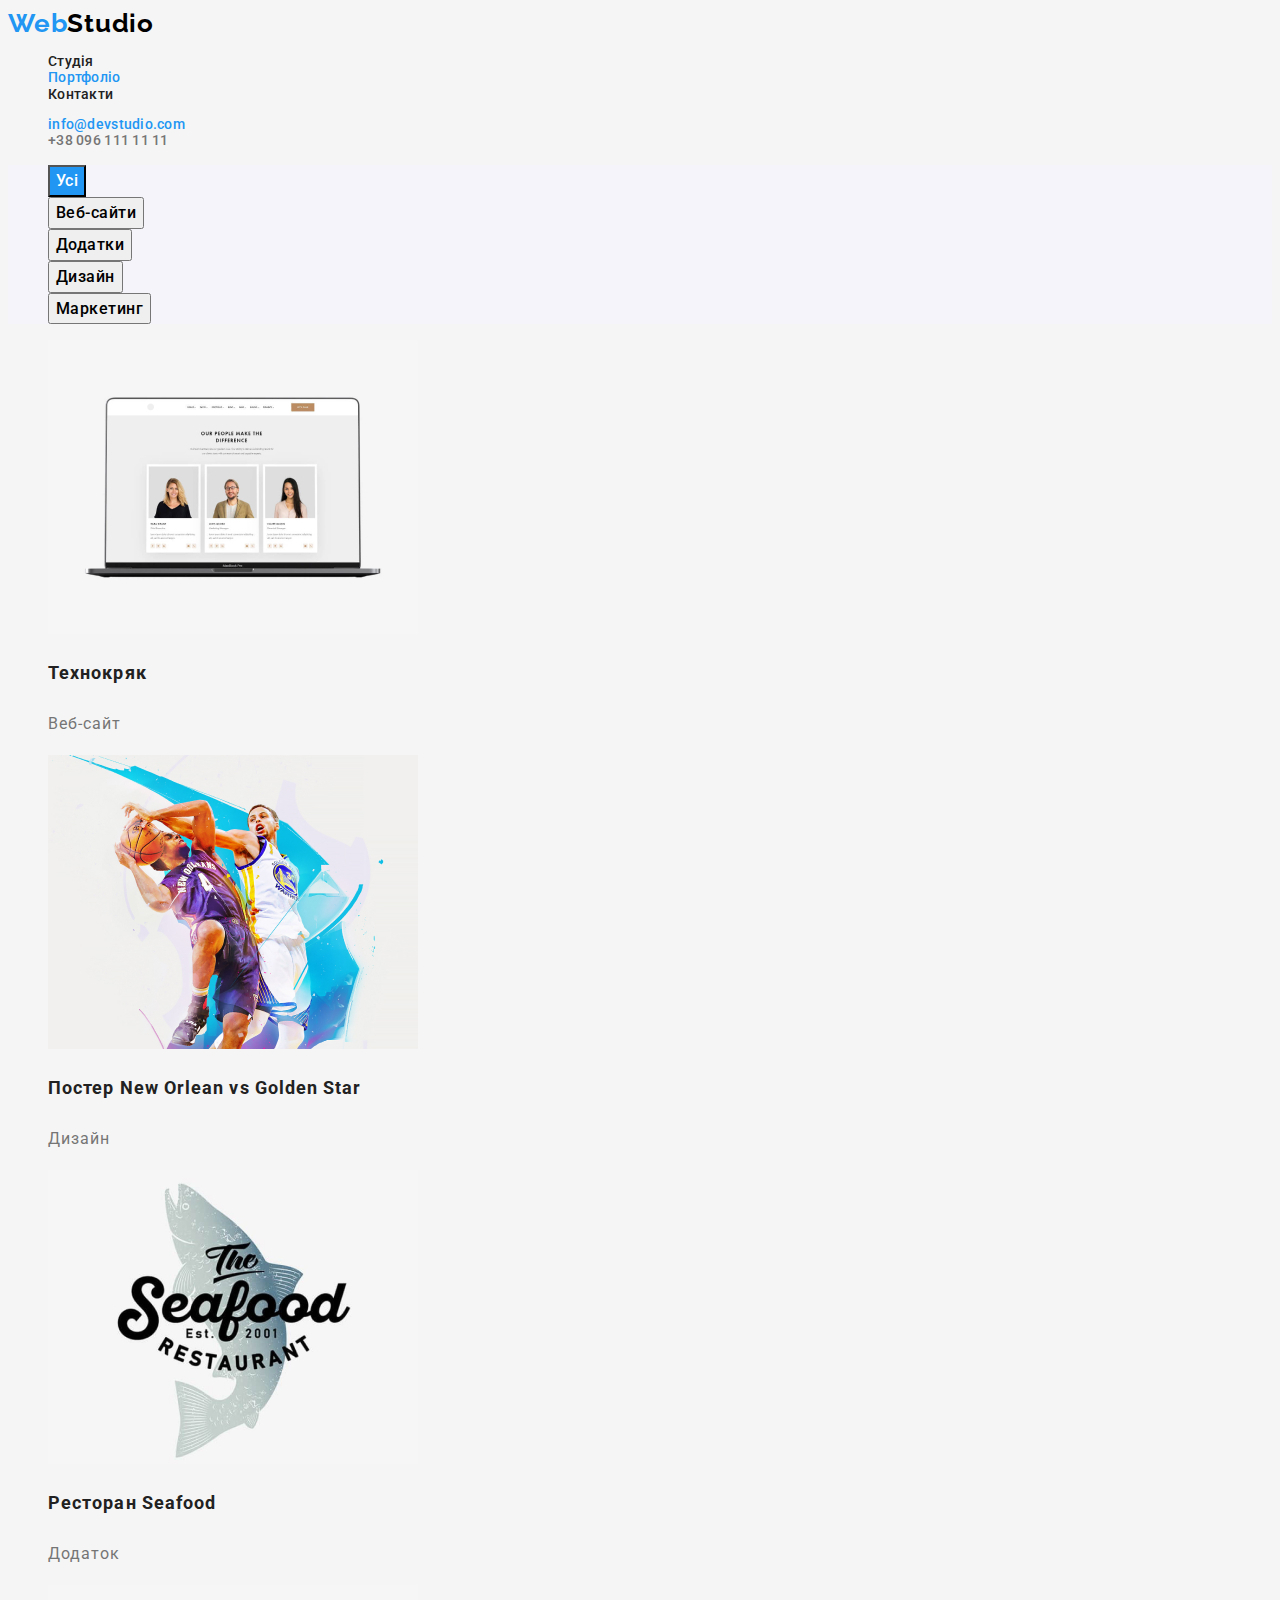
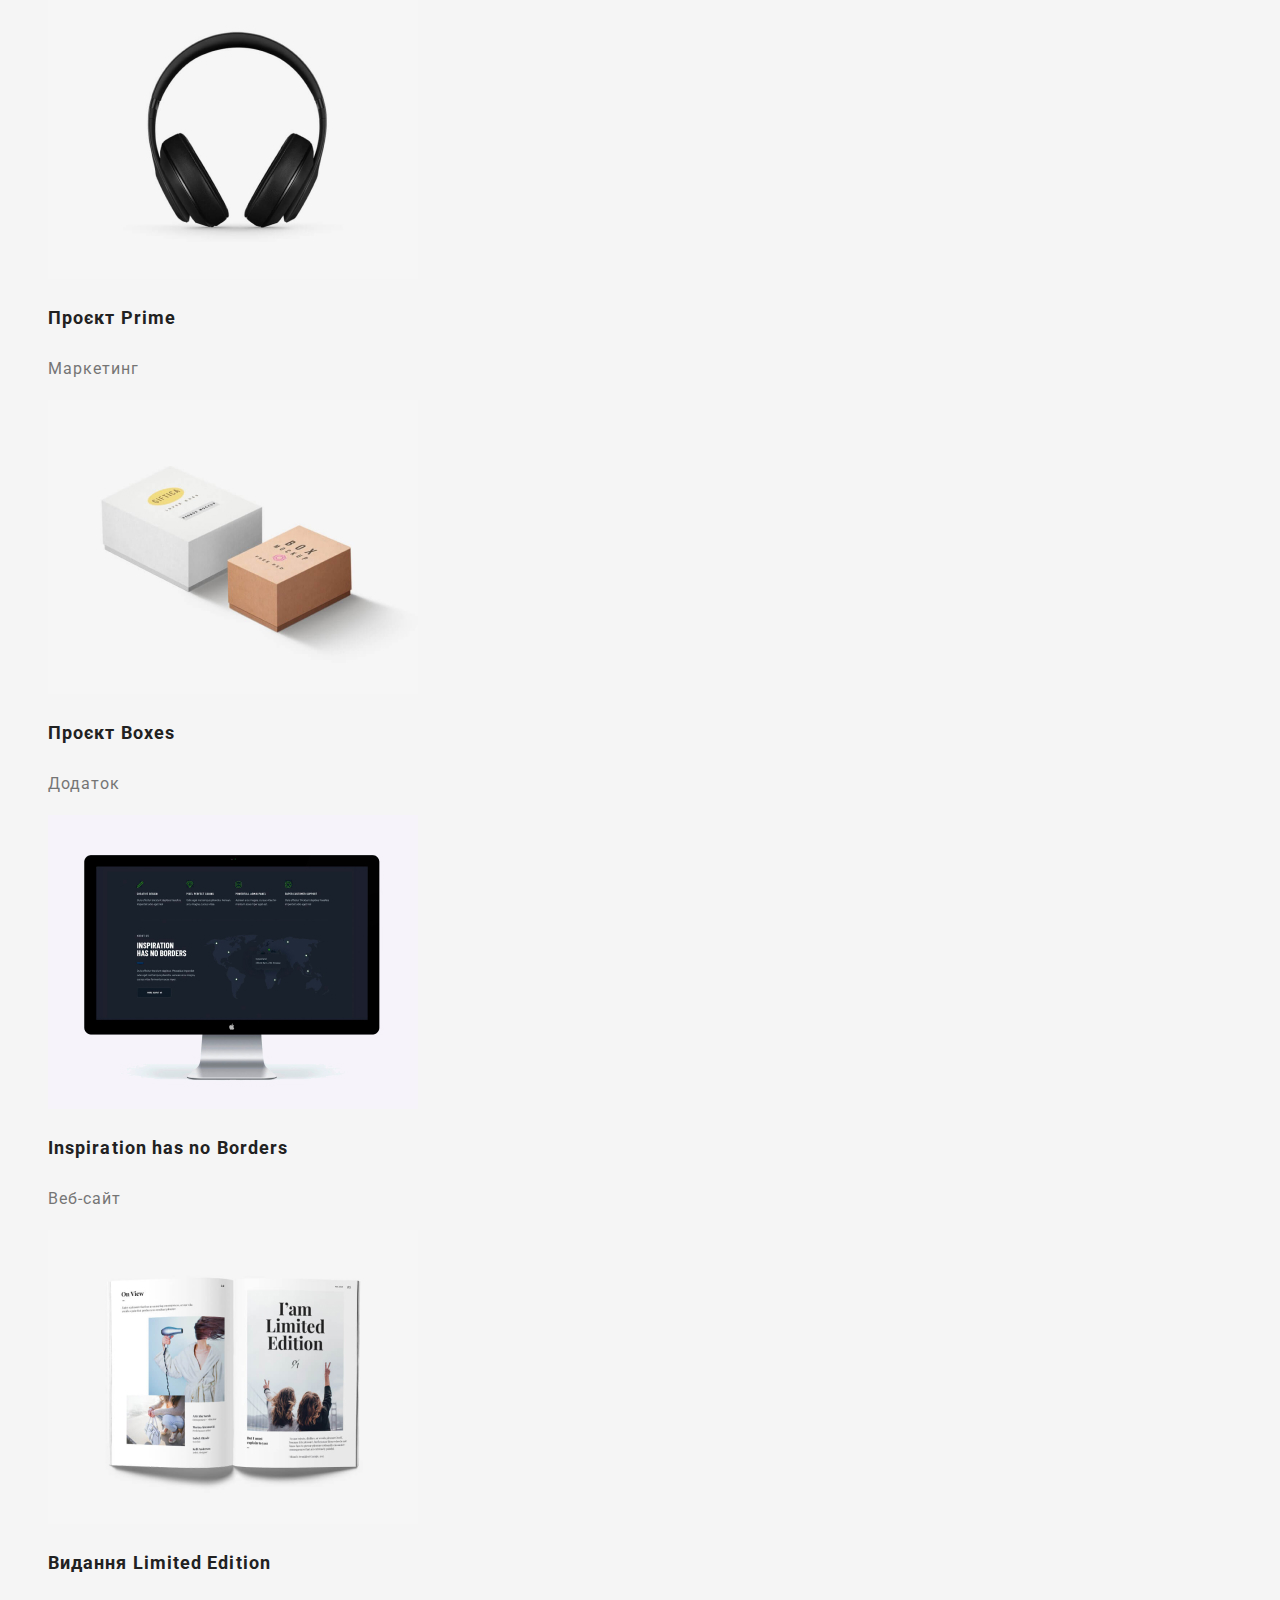
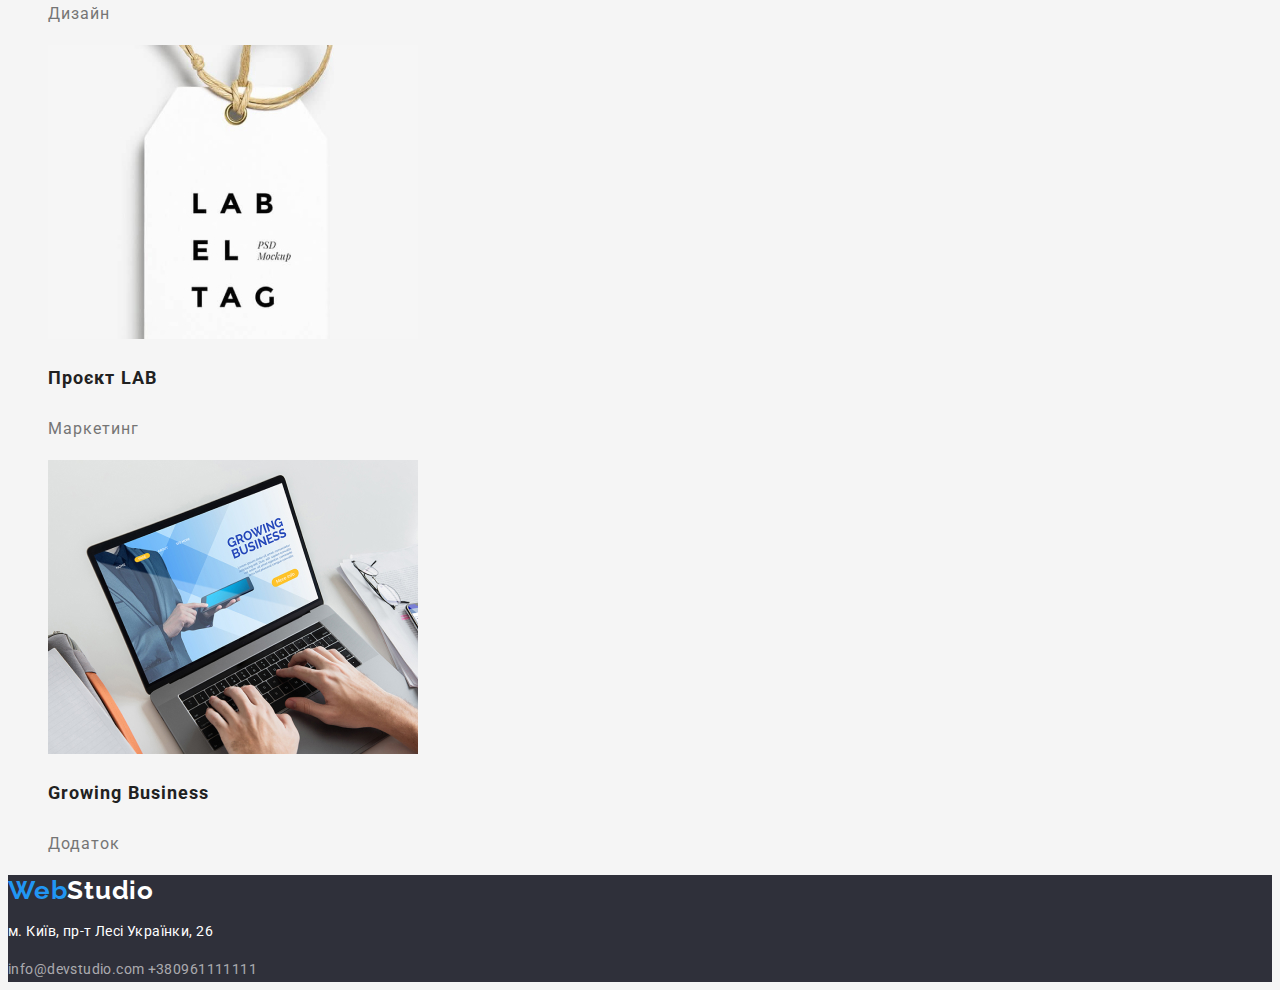
==== portfolio.html @ 830aceb5 "скопировано2 репр." ====
<!DOCTYPE html>
<html lang="uk">
  <head>
    <meta charset="UTF-8" />
    <meta name="viewport" content="width=device-width" />
    <title>Document</title>
    <link
      href="https://fonts.googleapis.com/css2?family=Raleway:wght@700&family=Roboto:wght@400;500;700;900&display=swap"
      rel="stylesheet"
    />
    <link rel="stylesheet" href="./css/styles.css" />
  </head>
  <body class="page">
    <header>
      <nav>
        <a href="/" class="logo"
          ><span class="logo-part">Web</span
          ><span class="logo-text">Studio</span></a
        >
        <ul class="site-nav list">
          <li><a href="./index.html" class="link site-nav-item">Студія</a></li>
          <li><a href="./portfolio.html" class="link current">Портфоліо</a></li>
          <li><a href="" class="link site-nav-item">Контакти</a></li>
        </ul>
      </nav>
      <ul class="auth-nav list">
        <li>
          <a href="mailto:info@devstudio.com" class="link-mail"
            >info@devstudio.com</a
          >
        </li>
        <li>
          <a href="tel:+380961111111" class="link-tel">+38 096 111 11 11</a>
        </li>
      </ul>
    </header>
    <main>
      <section>
        <h2 hidden></h2>
        <ul class="tabs list">
          <li>
            <button type="button" class="all current">Усі</button>
          </li>
          <li><button type="button" class="button-item">Веб-сайти</button></li>
          <li><button type="button" class="button-item">Додатки</button></li>
          <li><button type="button" class="button-item">Дизайн</button></li>
          <li><button type="button" class="button-item">Маркетинг</button></li>
        </ul>
        <ul class="products list">
          <li>
            <a href="" class="link">
              <img
                src="./images/technokriak.jpg"
                alt="веб-сторінка"
                width="370"
              />
              <h3 class="products-title">Технокряк</h3>
              <p class="products-text">Веб-сайт</p>
            </a>
          </li>
          <li>
            <a href="" class="link">
              <img src="./images/poster.jpg" alt="постер" width="370" />
              <h3 class="products-title">Постер New Orlean vs Golden Star</h3>
              <p class="products-text">Дизайн</p>
            </a>
          </li>
          <li>
            <a href="" class="link">
              <img
                src="./images/restaurant-seafood.jpg"
                alt="логотип-ресторану"
                width="370"
              />
              <h3 class="products-title">Ресторан Seafood</h3>
              <p class="products-text">Додаток</p>
            </a>
          </li>
          <li>
            <a href="" class="link">
              <img
                src="./images/project-prime.jpg"
                alt="навушники"
                width="370"
              />
              <h3 class="products-title">Проєкт Prime</h3>
              <p class="products-text">Маркетинг</p>
            </a>
          </li>
          <li>
            <a href="" class="link">
              <img src="./images/project-boxes.jpg" alt="коробки" width="370" />
              <h3 class="products-title">Проєкт Boxes</h3>
              <p class="products-text">Додаток</p>
            </a>
          </li>
          <li>
            <a href="" class="link">
              <img src="./images/inspiration.jpg" alt="монітор" width="370" />
              <h3 class="products-title">Inspiration has no Borders</h3>
              <p class="products-text">Веб-сайт</p>
            </a>
          </li>
          <li>
            <a href="" class="link">
              <img
                src="./images/limited-edition.jpg"
                alt="журнал"
                width="370"
              />
              <h3 class="products-title">Видання Limited Edition</h3>
              <p class="products-text">Дизайн</p>
            </a>
          </li>
          <li>
            <a href="" class="link">
              <img
                src="./images/project-lab.jpg"
                alt="проект-лаб"
                width="370"
              />
              <h3 class="products-title">Проєкт LAB</h3>
              <p class="products-text">Маркетинг</p>
            </a>
          </li>
          <li>
            <a href="" class="link">
              <img
                src="./images/growing-business.jpg"
                alt="ноутбук"
                width="370"
              />
              <h3 class="products-title">Growing Business</h3>
              <p class="products-text">Додаток</p>
            </a>
          </li>
        </ul>
      </section>
    </main>
    <footer class="footer">
      <a href="./index.html"
        ><span class="logo-part">Web</span
        ><span class="logo-text-secondary">Studio</span></a
      >
      <address class="address-list">
        <p class="address-list-text">м. Київ, пр-т Лесі Українки, 26</p>
        <a href="mailto:info@devstudio.com" class="address-list-contact"
          >info@devstudio.com</a
        >
        <a href="tel:+380961111111" class="address-list-contact"
          >+380961111111</a
        >
      </address>
    </footer>
  </body>
</html>
---- css/styles.css ----
/* Cтили для index.html */
:root {
  --primary-text-color: #757575;
  --secondary-text-color: #000000;
  --title-text-color: #212121;
  --background-color-primary: #f5f5f5;
  --background-color-secondary: #f5f4fa;
  --accent-color-primary: #2196f3;
  --accent-color-secondary: #ffffff;
  --accent-color-third: #2f303a;
}
.page {
  background-color: var(--background-color-primary);
  color: var(--primary-text-color);

  font-family: Roboto, sans-serif, Raleway, sans-serif;
  font-size: 14px;
}
.logo {
  font-family: Raleway, sans-serif;
  font-size: 26px;
  font-weight: 700;
  line-height: 1.19;
  letter-spacing: 0.03em;
}
.logo-part {
  color: var(--accent-color-primary);

  font-family: Raleway;
  font-weight: 700;
  font-size: 26px;
  line-height: 1.2;
  letter-spacing: 0.03em;
}
.logo-text {
  color: var(--secondary-text-color);
}
.list {
  list-style: none;
}
a {
  text-decoration: none;
}
.site-nav-item {
  color: var(--title-text-color);
  font-weight: 500;
  font-size: 14px;
  line-height: 1.17;
  letter-spacing: 0.02em;
}
/* site-nav стилизация меню, нав */

.site-nav {
  font-size: 14px;
  font-weight: 500;
  line-height: 1.14;
  letter-spacing: 0.02em;
}
.site-nav .link.current {
  color: var(--accent-color-primary);
}
.site-nav .link:hover,
.site-nav .link:focus {
  color: var(--title-text-color);
}

.site-nav .link:focus,
.site-nav .link:hover {
  color: var(--title-text-color);
}
/* auth-nav стилизация контактов */
.auth-nav {
  font-size: 14px;
  font-weight: 500;
  line-height: 1.14;
  letter-spacing: 0.02em;
}
.auth-nav .link-mail {
  color: var(--accent-color-primary);
  letter-spacing: 0.02em;
}
.auth-nav .link-mail:hover,
.auth-nav .link-mail:focus {
  color: var(--primary-text-color);
}
.auth-nav .link-tel {
  color: var(--primary-text-color);
  letter-spacing: 0.02em;
}
/* main стилизация главного отдела */
.section-title {
  color: var(--title-text-color);
}
/* banner ,баннер */
.banner {
  background: var(--accent-color-third);
}
.banner-title {
  color: var(--accent-color-secondary);

  font-size: 44px;
  font-weight: 900;
  line-height: 1.4;
  text-transform: uppercase;
  text-align: center;
  letter-spacing: 0.06em;
}

.button-order {
  background: var(--accent-color-primary);
  color: var(--accent-color-secondary);
  font-family: inherit;
  font-size: 16px;
  font-weight: 700;
  line-height: 1.9;
  letter-spacing: 0.06em;
}
/* features особенности */

.features .features-title {
  color: var(--title-text-color);
  font-weight: 700;
  font-size: 14px;
  line-height: 1.2;
  letter-spacing: 0.03em;
}
.features-text {
  font-size: 14px;
  line-height: 1.7;
  letter-spacing: 0.03em;
}
/* Team */

.section-title {
  font-weight: 700;
  font-size: 36px;
  line-height: 1.17;
  letter-spacing: 0.03em;
}
.team {
  background: var(--background-color-secondary);
}
.team .team-member {
  color: var(--title-text-color);

  font-size: 16px;
  font-weight: 500;
  line-height: 1.19;
  letter-spacing: 0.03em;
}

.team-text {
  font-size: 16px;
  line-height: 1.17;
  letter-spacing: 0.03em;
}
/* Footer */
.footer {
  background-color: var(--accent-color-third);
}
.logo-text-secondary {
  color: var(--accent-color-secondary);

  font-family: Raleway;
  font-weight: 700;
  font-size: 26px;
  line-height: 1.17;
  letter-spacing: 0.03em;
}
.address-list-text {
  color: var(--accent-color-secondary);
  font-size: 14px;
  line-height: 1.71;
  font-style: normal;
  letter-spacing: 0.03em;
}
.address-list-contact {
  color: rgba(255, 255, 255, 0.6);

  font-size: 14px;
  line-height: 1.71;
  font-style: normal;
  letter-spacing: 0.03em;
}
/* Стилизация портфолио */
/* Стилизация кнопок */
.list {
  list-style: none;
}
.tabs {
  background: var(--background-color-secondary);
  color: var(--title-text-color);

  font-family: Roboto;
  font-size: 16px;
  font-weight: 500;
  line-height: 1.62;
}
.button-item {
  font-family: inherit;
  font-weight: 500;
  font-size: 16px;
  line-height: 1.62;
  letter-spacing: 0.03em;
}
.all {
  font-family: inherit;
  font-weight: 500;
  font-size: 16px;
  line-height: 1.62;
  letter-spacing: 0.03em;
}
.tabs .all.current {
  background-color: var(--accent-color-primary);
  color: var(--accent-color-secondary);
}
.
/* Стилизация списка продуктов */
.products .list {
  list-style: none;
}
.products {
  color: var(--primary-text-color);
}
.products-title {
  color: var(--title-text-color);

  font-size: 18px;
  line-height: 2;
  font-weight: 700;
  letter-spacing: 0.06em;
}
.products-text {
  color: var(--primary-text-color);

  font-size: 16px;
  line-height: 1.87;
  letter-spacing: 0.06em;
}
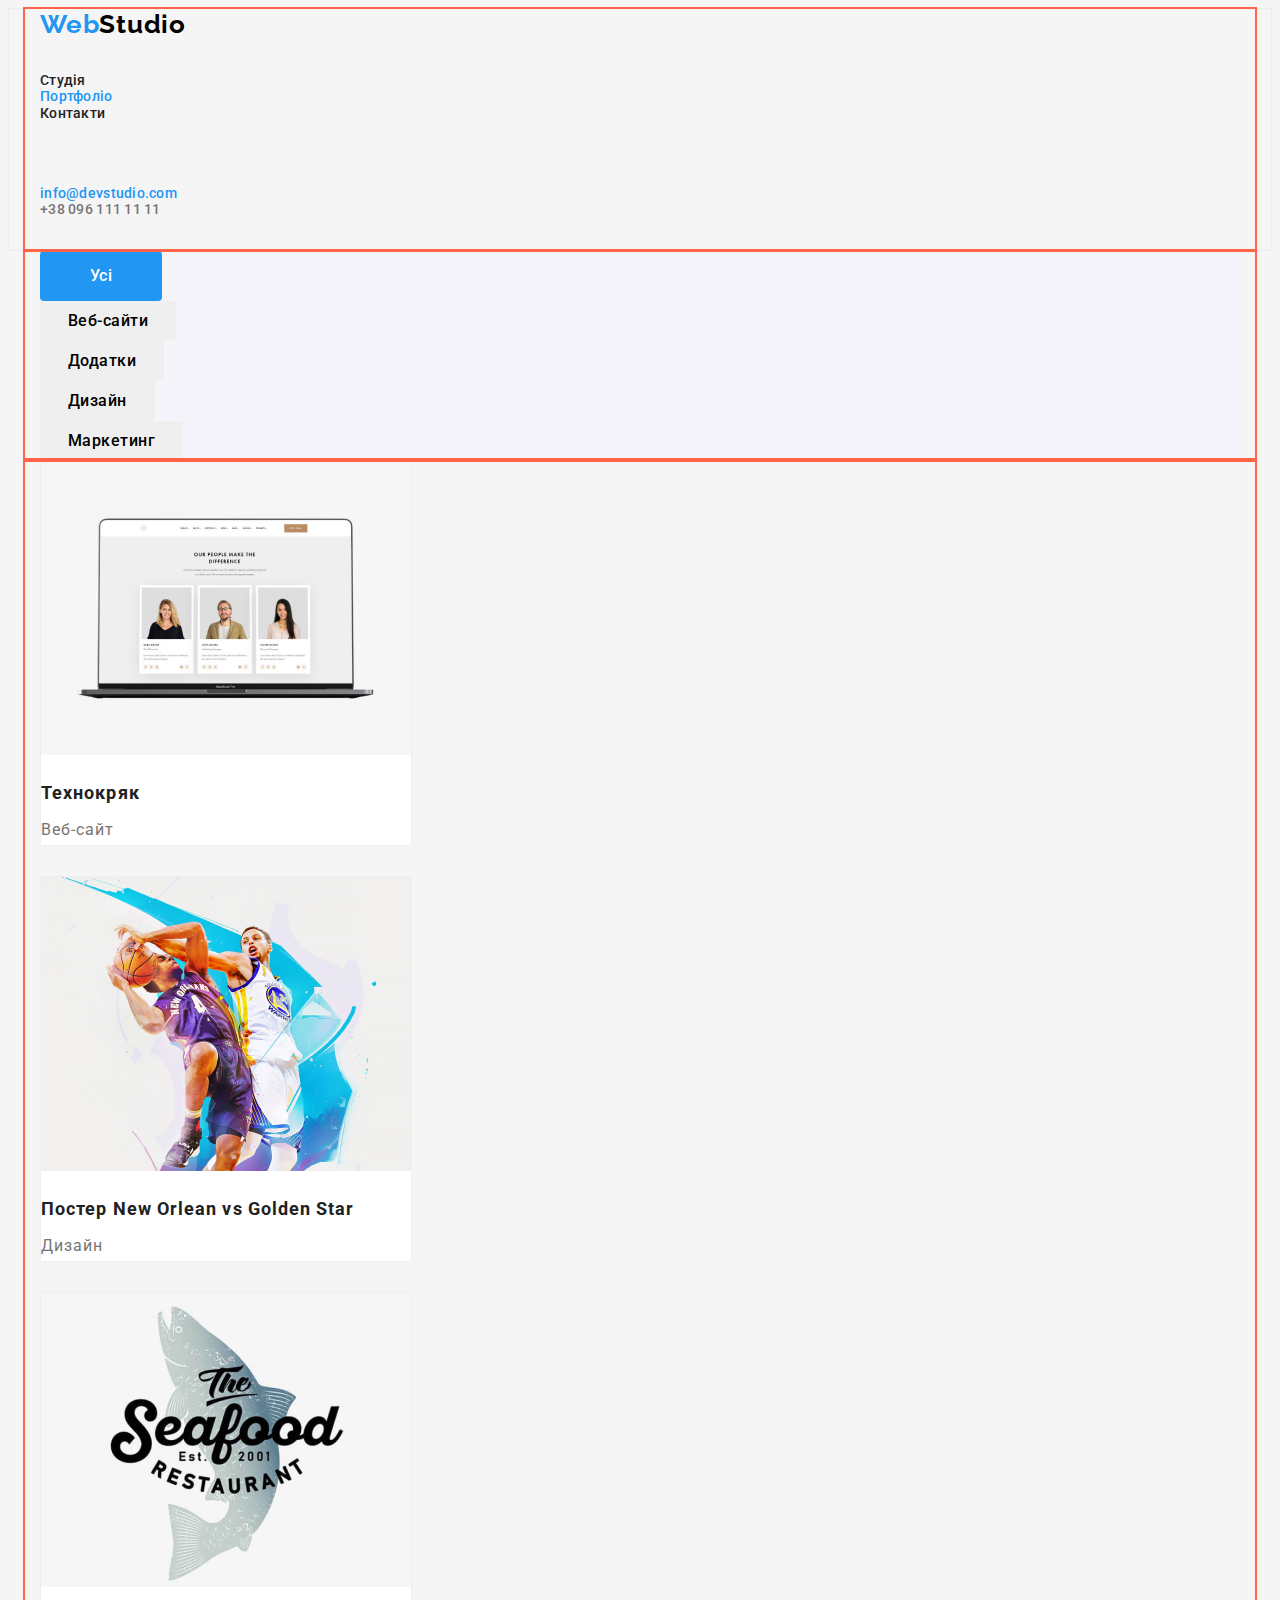
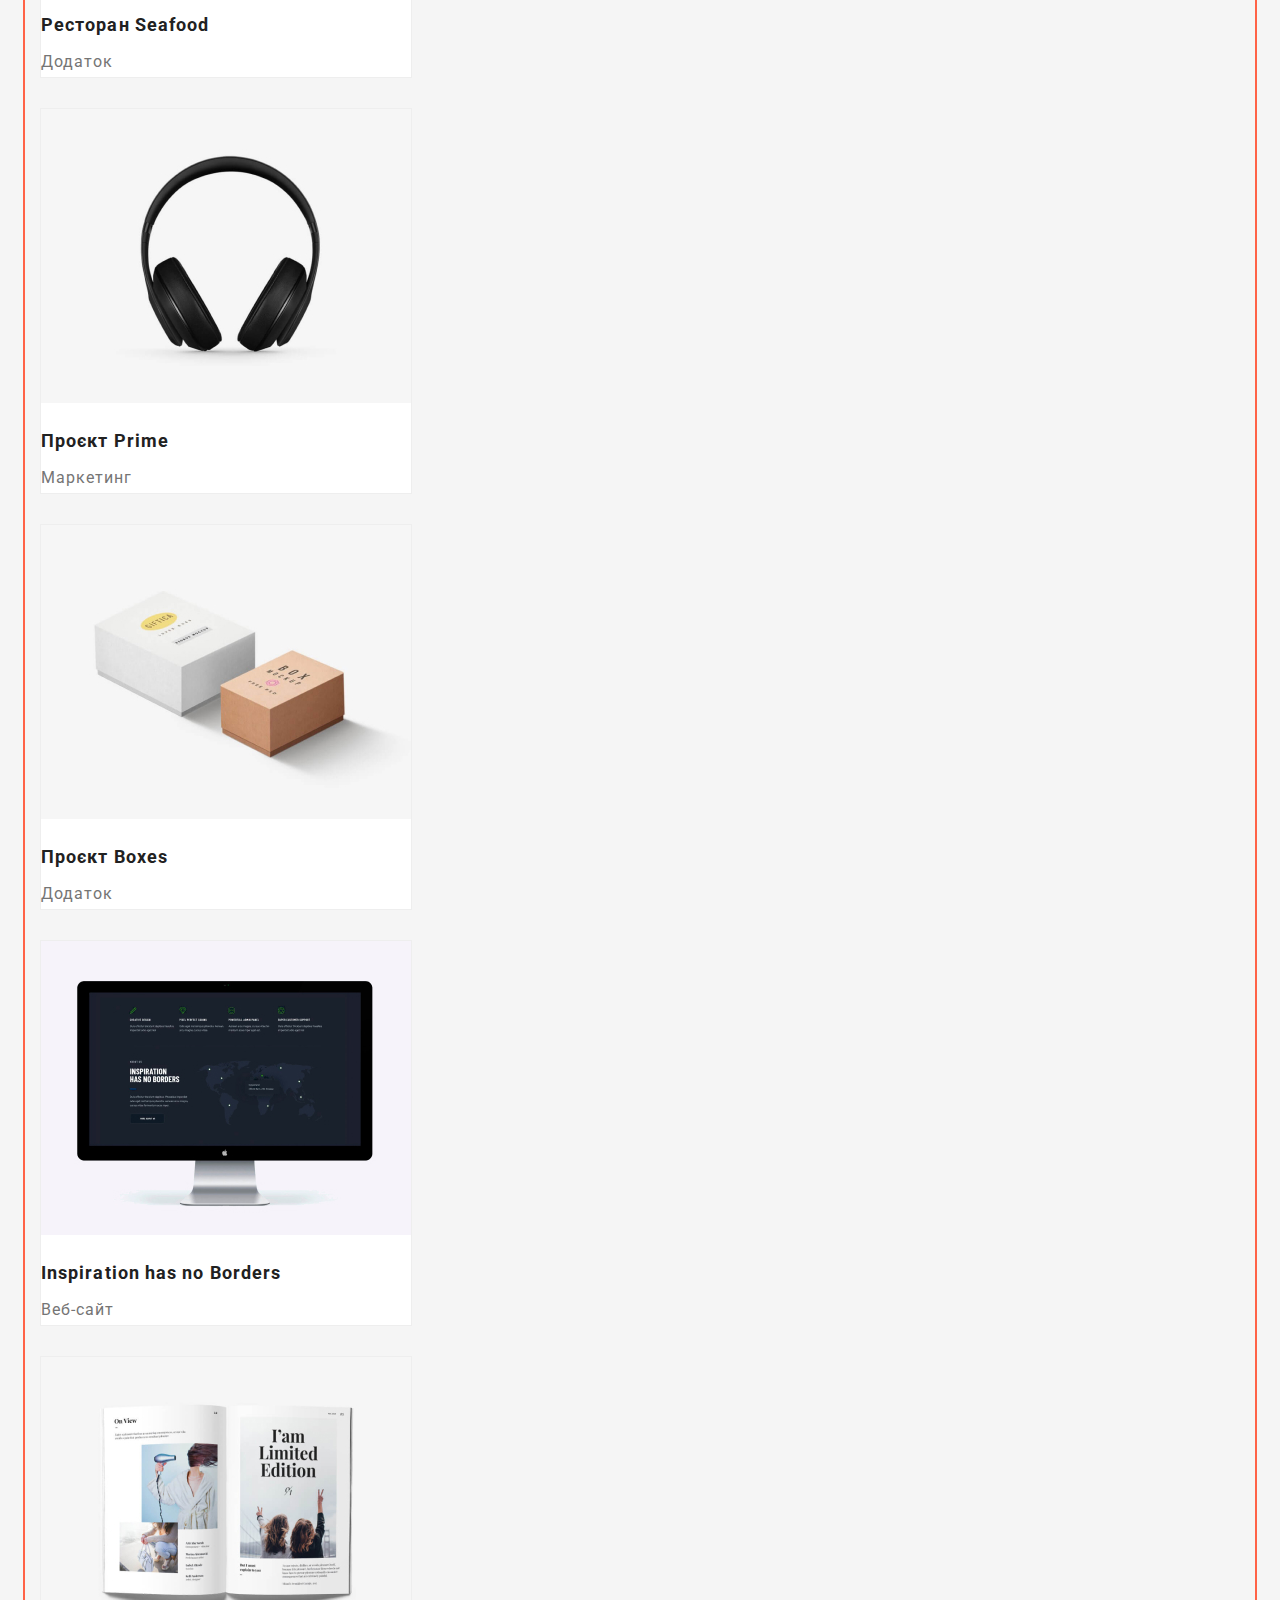
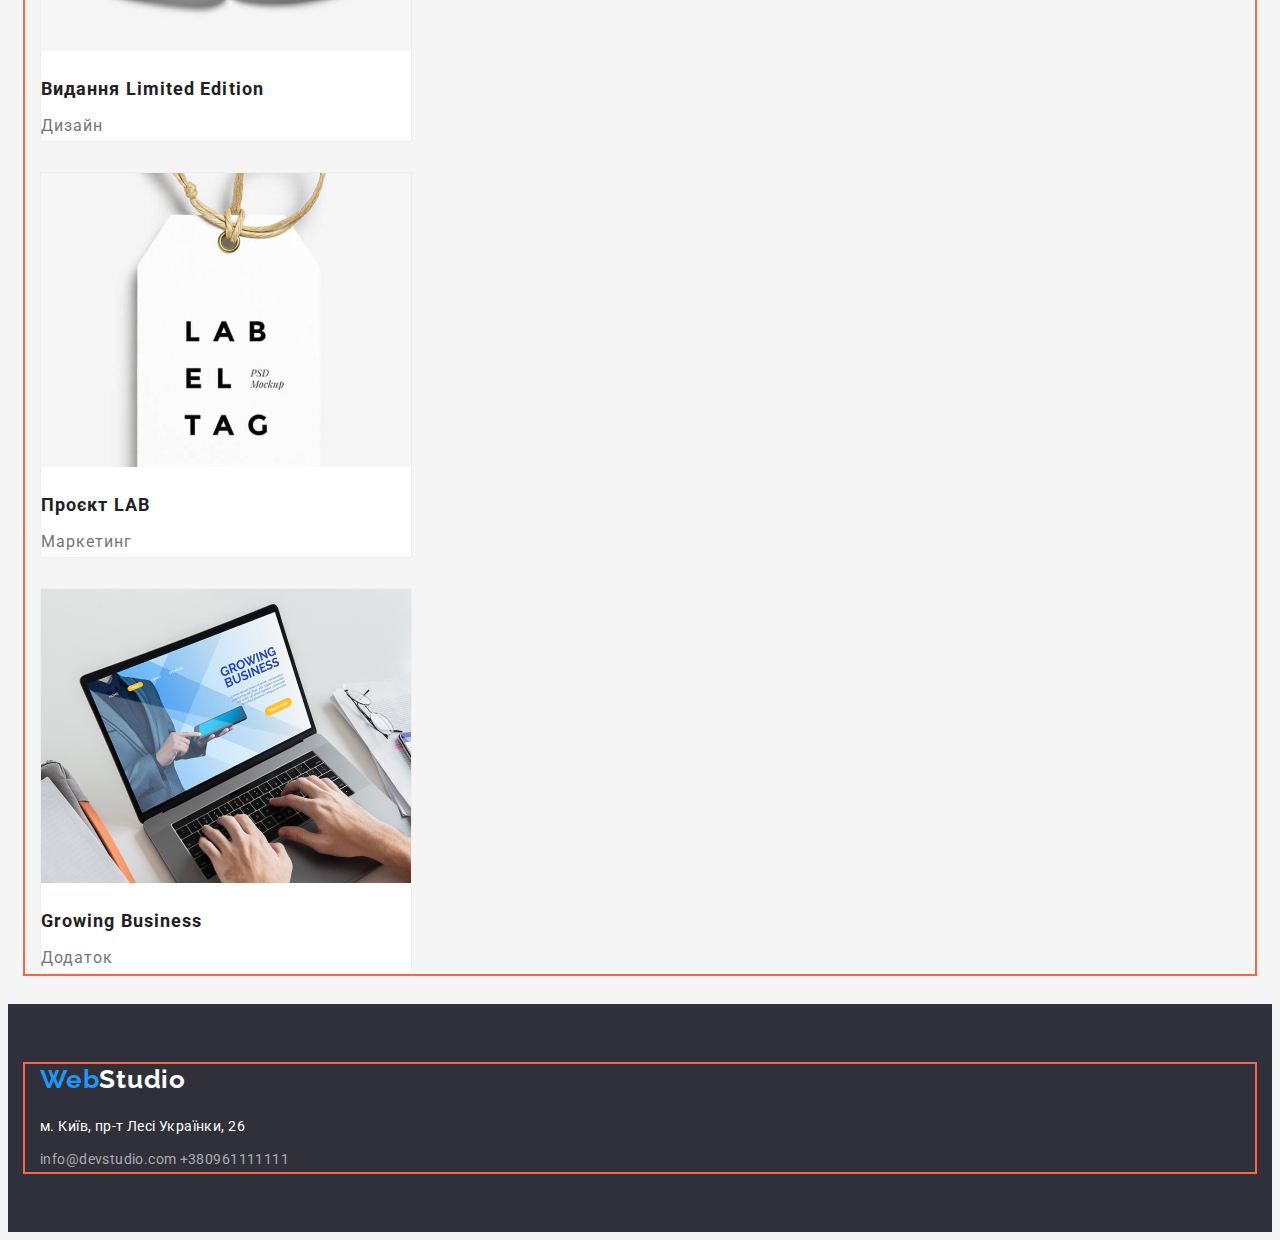
==== commit 734b72f9: "HW3" ====
--- a/portfolio.html
+++ b/portfolio.html
@@ -8,149 +8,209 @@
       href="https://fonts.googleapis.com/css2?family=Raleway:wght@700&family=Roboto:wght@400;500;700;900&display=swap"
       rel="stylesheet"
     />
+    <link
+      rel="stylesheet"
+      href="https://cdnjs.cloudflare.com/ajax/libs/modern-normalize/1.1.0/modern-normalize.min.css"
+      integrity="sha512-wpPYUAdjBVSE4KJnH1VR1HeZfpl1ub8YT/NKx4PuQ5NmX2tKuGu6U/JRp5y+Y8XG2tV+wKQpNHVUX03MfMFn9Q=="
+      crossorigin="anonymous"
+      referrerpolicy="no-referrer"
+    />
+
     <link rel="stylesheet" href="./css/styles.css" />
   </head>
   <body class="page">
-    <header>
-      <nav>
-        <a href="/" class="logo"
-          ><span class="logo-part">Web</span
-          ><span class="logo-text">Studio</span></a
-        >
-        <ul class="site-nav list">
-          <li><a href="./index.html" class="link site-nav-item">Студія</a></li>
-          <li><a href="./portfolio.html" class="link current">Портфоліо</a></li>
-          <li><a href="" class="link site-nav-item">Контакти</a></li>
+    <header class="portfolio-header">
+      <div class="container">
+        <nav>
+          <a href="/" class="logo"
+            ><span class="logo-part">Web</span
+            ><span class="logo-text">Studio</span></a
+          >
+          <ul class="site-nav list">
+            <li>
+              <a href="./index.html" class="link site-nav-item">Студія</a>
+            </li>
+            <li>
+              <a href="./portfolio.html" class="link current">Портфоліо</a>
+            </li>
+            <li><a href="" class="link site-nav-item">Контакти</a></li>
+          </ul>
+        </nav>
+
+        <ul class="auth-nav list">
+          <li>
+            <a href="mailto:info@devstudio.com" class="link-mail"
+              >info@devstudio.com</a
+            >
+          </li>
+          <li>
+            <a href="tel:+380961111111" class="link-tel">+38 096 111 11 11</a>
+          </li>
         </ul>
-      </nav>
-      <ul class="auth-nav list">
-        <li>
-          <a href="mailto:info@devstudio.com" class="link-mail"
-            >info@devstudio.com</a
-          >
-        </li>
-        <li>
-          <a href="tel:+380961111111" class="link-tel">+38 096 111 11 11</a>
-        </li>
-      </ul>
+      </div>
     </header>
     <main>
-      <section>
-        <h2 hidden></h2>
-        <ul class="tabs list">
-          <li>
-            <button type="button" class="all current">Усі</button>
-          </li>
-          <li><button type="button" class="button-item">Веб-сайти</button></li>
-          <li><button type="button" class="button-item">Додатки</button></li>
-          <li><button type="button" class="button-item">Дизайн</button></li>
-          <li><button type="button" class="button-item">Маркетинг</button></li>
-        </ul>
-        <ul class="products list">
-          <li>
-            <a href="" class="link">
-              <img
-                src="./images/technokriak.jpg"
-                alt="веб-сторінка"
-                width="370"
-              />
-              <h3 class="products-title">Технокряк</h3>
-              <p class="products-text">Веб-сайт</p>
-            </a>
-          </li>
-          <li>
-            <a href="" class="link">
-              <img src="./images/poster.jpg" alt="постер" width="370" />
-              <h3 class="products-title">Постер New Orlean vs Golden Star</h3>
-              <p class="products-text">Дизайн</p>
-            </a>
-          </li>
-          <li>
-            <a href="" class="link">
-              <img
-                src="./images/restaurant-seafood.jpg"
-                alt="логотип-ресторану"
-                width="370"
-              />
-              <h3 class="products-title">Ресторан Seafood</h3>
-              <p class="products-text">Додаток</p>
-            </a>
-          </li>
-          <li>
-            <a href="" class="link">
-              <img
-                src="./images/project-prime.jpg"
-                alt="навушники"
-                width="370"
-              />
-              <h3 class="products-title">Проєкт Prime</h3>
-              <p class="products-text">Маркетинг</p>
-            </a>
-          </li>
-          <li>
-            <a href="" class="link">
-              <img src="./images/project-boxes.jpg" alt="коробки" width="370" />
-              <h3 class="products-title">Проєкт Boxes</h3>
-              <p class="products-text">Додаток</p>
-            </a>
-          </li>
-          <li>
-            <a href="" class="link">
-              <img src="./images/inspiration.jpg" alt="монітор" width="370" />
-              <h3 class="products-title">Inspiration has no Borders</h3>
-              <p class="products-text">Веб-сайт</p>
-            </a>
-          </li>
-          <li>
-            <a href="" class="link">
-              <img
-                src="./images/limited-edition.jpg"
-                alt="журнал"
-                width="370"
-              />
-              <h3 class="products-title">Видання Limited Edition</h3>
-              <p class="products-text">Дизайн</p>
-            </a>
-          </li>
-          <li>
-            <a href="" class="link">
-              <img
-                src="./images/project-lab.jpg"
-                alt="проект-лаб"
-                width="370"
-              />
-              <h3 class="products-title">Проєкт LAB</h3>
-              <p class="products-text">Маркетинг</p>
-            </a>
-          </li>
-          <li>
-            <a href="" class="link">
-              <img
-                src="./images/growing-business.jpg"
-                alt="ноутбук"
-                width="370"
-              />
-              <h3 class="products-title">Growing Business</h3>
-              <p class="products-text">Додаток</p>
-            </a>
-          </li>
-        </ul>
+      <section class="section">
+        <div class="container">
+          <h2 hidden></h2>
+          <ul class="tabs list">
+            <li>
+              <button type="button" class="all current">
+                <div class="button-text-all">Усі</div>
+              </button>
+            </li>
+            <li>
+              <button type="button" class="button-item">
+                <div class="button-text">Веб-сайти</div>
+              </button>
+            </li>
+            <li>
+              <button type="button" class="button-item">
+                <div class="button-text">Додатки</div>
+              </button>
+            </li>
+            <li>
+              <button type="button" class="button-item">
+                <div class="button-text">Дизайн</div>
+              </button>
+            </li>
+            <li>
+              <button type="button" class="button-item">
+                <div class="button-text">Маркетинг</div>
+              </button>
+            </li>
+          </ul>
+        </div>
+        <div class="container">
+          <ul class="products list">
+            <li class="product-card">
+              <a href="" class="link">
+                <img
+                  class="product-image"
+                  src="./images/technokriak.jpg"
+                  alt="веб-сторінка"
+                  width="370"
+                />
+                <h3 class="products-title">Технокряк</h3>
+                <p class="products-text">Веб-сайт</p>
+              </a>
+            </li>
+            <li class="product-card">
+              <a href="" class="link">
+                <img
+                  class="product-image"
+                  src="./images/poster.jpg"
+                  alt="постер"
+                  width="370"
+                />
+                <h3 class="products-title">Постер New Orlean vs Golden Star</h3>
+                <p class="products-text">Дизайн</p>
+              </a>
+            </li>
+            <li class="product-card">
+              <a href="" class="link">
+                <img
+                  class="product-image"
+                  src="./images/restaurant-seafood.jpg"
+                  alt="логотип-ресторану"
+                  width="370"
+                />
+                <h3 class="products-title">Ресторан Seafood</h3>
+                <p class="products-text">Додаток</p>
+              </a>
+            </li>
+            <li class="product-card">
+              <a href="" class="link">
+                <img
+                  class="product-image"
+                  src="./images/project-prime.jpg"
+                  alt="навушники"
+                  width="370"
+                />
+                <h3 class="products-title">Проєкт Prime</h3>
+                <p class="products-text">Маркетинг</p>
+              </a>
+            </li>
+            <li class="product-card">
+              <a href="" class="link">
+                <img
+                  class="product-image"
+                  src="./images/project-boxes.jpg"
+                  alt="коробки"
+                  width="370"
+                />
+                <h3 class="products-title">Проєкт Boxes</h3>
+                <p class="products-text">Додаток</p>
+              </a>
+            </li>
+            <li class="product-card">
+              <a href="" class="link">
+                <img
+                  class="product-image"
+                  src="./images/inspiration.jpg"
+                  alt="монітор"
+                  width="370"
+                />
+                <h3 class="products-title">Inspiration has no Borders</h3>
+                <p class="products-text">Веб-сайт</p>
+              </a>
+            </li>
+            <li class="product-card">
+              <a href="" class="link">
+                <img
+                  class="product-image"
+                  src="./images/limited-edition.jpg"
+                  alt="журнал"
+                  width="370"
+                />
+                <h3 class="products-title">Видання Limited Edition</h3>
+                <p class="products-text">Дизайн</p>
+              </a>
+            </li>
+            <li class="product-card">
+              <a href="" class="link">
+                <img
+                  class="product-image"
+                  src="./images/project-lab.jpg"
+                  alt="проект-лаб"
+                  width="370"
+                />
+                <h3 class="products-title">Проєкт LAB</h3>
+                <p class="products-text">Маркетинг</p>
+              </a>
+            </li>
+            <li class="product-card">
+              <a href="" class="link">
+                <img
+                  class="product-image"
+                  src="./images/growing-business.jpg"
+                  alt="ноутбук"
+                  width="370"
+                />
+                <h3 class="products-title">Growing Business</h3>
+                <p class="products-text">Додаток</p>
+              </a>
+            </li>
+          </ul>
+        </div>
       </section>
     </main>
     <footer class="footer">
-      <a href="./index.html"
-        ><span class="logo-part">Web</span
-        ><span class="logo-text-secondary">Studio</span></a
-      >
-      <address class="address-list">
-        <p class="address-list-text">м. Київ, пр-т Лесі Українки, 26</p>
-        <a href="mailto:info@devstudio.com" class="address-list-contact"
-          >info@devstudio.com</a
+      <div class="container">
+        <a href="./index.html"
+          ><span class="logo-part">Web</span
+          ><span class="logo-text-secondary">Studio</span></a
         >
-        <a href="tel:+380961111111" class="address-list-contact"
-          >+380961111111</a
-        >
-      </address>
+        <address class="address-list">
+          <p class="address-list-text">м. Київ, пр-т Лесі Українки, 26</p>
+          <a href="mailto:info@devstudio.com" class="address-list-contact"
+            >info@devstudio.com</a
+          >
+          <a href="tel:+380961111111" class="address-list-contact"
+            >+380961111111</a
+          >
+        </address>
+      </div>
     </footer>
   </body>
 </html>
--- a/css/styles.css
+++ b/css/styles.css
@@ -9,6 +9,12 @@
   --accent-color-secondary: #ffffff;
   --accent-color-third: #2f303a;
 }
+/* html {
+  box-sizing: border-box;
+}
+* {
+  box-sizing: inherit;
+} */
 .page {
   background-color: var(--background-color-primary);
   color: var(--primary-text-color);
@@ -16,13 +22,40 @@
   font-family: Roboto, sans-serif, Raleway, sans-serif;
   font-size: 14px;
 }
+img {
+  display: block;
+}
+.container {
+  margin-left: auto;
+  margin-right: auto;
+  width: 1200px;
+  padding-right: 15px;
+  padding-left: 15px;
+  outline: 2px solid tomato;
+}
+
+h1,
+h2,
+h3 {
+  margin-top: 0;
+  margin-bottom: 0;
+}
+
+p {
+  margin-top: 0;
+  margin-bottom: 0;
+}
+
 .logo {
   font-family: Raleway, sans-serif;
   font-size: 26px;
   font-weight: 700;
   line-height: 1.19;
   letter-spacing: 0.03em;
-}
+  padding: 24px 0px;
+  width: 145px;
+}
+
 .logo-part {
   color: var(--accent-color-primary);
 
@@ -37,10 +70,13 @@
 }
 .list {
   list-style: none;
+  margin: 0;
+  padding: 0;
 }
 a {
   text-decoration: none;
 }
+
 .site-nav-item {
   color: var(--title-text-color);
   font-weight: 500;
@@ -55,6 +91,7 @@
   font-weight: 500;
   line-height: 1.14;
   letter-spacing: 0.02em;
+  padding: 32px 0px;
 }
 .site-nav .link.current {
   color: var(--accent-color-primary);
@@ -74,6 +111,7 @@
   font-weight: 500;
   line-height: 1.14;
   letter-spacing: 0.02em;
+  padding: 32px 0px;
 }
 .auth-nav .link-mail {
   color: var(--accent-color-primary);
@@ -94,6 +132,8 @@
 /* banner ,баннер */
 .banner {
   background: var(--accent-color-third);
+  text-align: center;
+  padding-bottom: 94px;
 }
 .banner-title {
   color: var(--accent-color-secondary);
@@ -102,8 +142,13 @@
   font-weight: 900;
   line-height: 1.4;
   text-transform: uppercase;
+  letter-spacing: 0.06em;
+  margin-top: 0;
+  margin-bottom: 30px;
+  margin-right: auto;
+  margin-left: auto;
+  width: 696px;
   text-align: center;
-  letter-spacing: 0.06em;
 }
 
 .button-order {
@@ -114,20 +159,38 @@
   font-weight: 700;
   line-height: 1.9;
   letter-spacing: 0.06em;
+  padding: 10px 32px;
+}
+/* Чем мы занимаемся */
+.what-we-do {
+  margin-top: 0;
+  padding-bottom: 94px;
+}
+.section-title {
+  margin-bottom: 50px;
 }
 /* features особенности */
 
+.features {
+  margin-top: 0;
+  padding-bottom: 94px;
+}
 .features .features-title {
   color: var(--title-text-color);
   font-weight: 700;
   font-size: 14px;
   line-height: 1.2;
   letter-spacing: 0.03em;
+  margin-top: 0;
+  padding-bottom: 10px;
 }
 .features-text {
   font-size: 14px;
   line-height: 1.7;
   letter-spacing: 0.03em;
+  margin-top: 0;
+  margin-bottom: 0;
+  width: 270px;
 }
 /* Team */
 
@@ -139,6 +202,7 @@
 }
 .team {
   background: var(--background-color-secondary);
+  padding-bottom: 94px;
 }
 .team .team-member {
   color: var(--title-text-color);
@@ -147,16 +211,27 @@
   font-weight: 500;
   line-height: 1.19;
   letter-spacing: 0.03em;
-}
-
+  padding-bottom: 10px;
+}
+.team-card {
+  background-color: var(--accent-color-secondary);
+  width: 270px;
+}
+.team-item {
+  padding-bottom: 30px;
+}
 .team-text {
   font-size: 16px;
   line-height: 1.17;
   letter-spacing: 0.03em;
+  margin-top: 0;
+  margin-bottom: 0;
 }
 /* Footer */
 .footer {
   background-color: var(--accent-color-third);
+  padding-top: 60px;
+  padding-bottom: 60px;
 }
 .logo-text-secondary {
   color: var(--accent-color-secondary);
@@ -167,12 +242,18 @@
   line-height: 1.17;
   letter-spacing: 0.03em;
 }
+.address-list {
+  padding-top: 20px;
+}
 .address-list-text {
   color: var(--accent-color-secondary);
   font-size: 14px;
   line-height: 1.71;
   font-style: normal;
   letter-spacing: 0.03em;
+  padding-bottom: 9px;
+  margin-top: 0;
+  margin-bottom: 0;
 }
 .address-list-contact {
   color: rgba(255, 255, 255, 0.6);
@@ -186,6 +267,12 @@
 /* Стилизация кнопок */
 .list {
   list-style: none;
+  margin-bottom: 0;
+  margin-top: 0;
+}
+.portfolio-header {
+  border: 1px solid #ECECEC;
+
 }
 .tabs {
   background: var(--background-color-secondary);
@@ -197,11 +284,25 @@
   line-height: 1.62;
 }
 .button-item {
+  display: inline-block;
   font-family: inherit;
   font-weight: 500;
   font-size: 16px;
   line-height: 1.62;
   letter-spacing: 0.03em;
+  border-radius: 4px;
+  border: 1px;
+  border-color: var(--background-color-secondary)
+  min-width: 103px;
+  min-height: 38px;
+  text-align: center;
+}
+.button-text {
+  padding: 6px 22px;
+  
+}
+.button-text-all {
+  padding: 6px 25px;
 }
 .all {
   font-family: inherit;
@@ -209,18 +310,39 @@
   font-size: 16px;
   line-height: 1.62;
   letter-spacing: 0.03em;
+  border-radius: 4px;
+  padding: 6px 25px;
+  min-width: 73px;
+  text-align: center;
 }
 .tabs .all.current {
   background-color: var(--accent-color-primary);
   color: var(--accent-color-secondary);
+  border-color: var(--accent-color-primary);
+  border: 1px;
 }
 .
 /* Стилизация списка продуктов */
+.section {
+  padding-bottom:94px;
+
+}
+.product-card {
+  border: 1px solid #EEEEEE;
+  background-color: var(--accent-color-secondary);
+  width: 370px;
+  margin-top: 0;
+  margin-bottom: 30px;
+}
 .products .list {
   list-style: none;
 }
 .products {
   color: var(--primary-text-color);
+  margin-top: 0;
+}
+.product-image {
+  margin-bottom: 20px;
 }
 .products-title {
   color: var(--title-text-color);
@@ -229,6 +351,7 @@
   line-height: 2;
   font-weight: 700;
   letter-spacing: 0.06em;
+  margin-bottom: 4px;
 }
 .products-text {
   color: var(--primary-text-color);
@@ -236,4 +359,6 @@
   font-size: 16px;
   line-height: 1.87;
   letter-spacing: 0.06em;
-}
+  margin-top: 0;
+  margin-bottom: 0;
+}
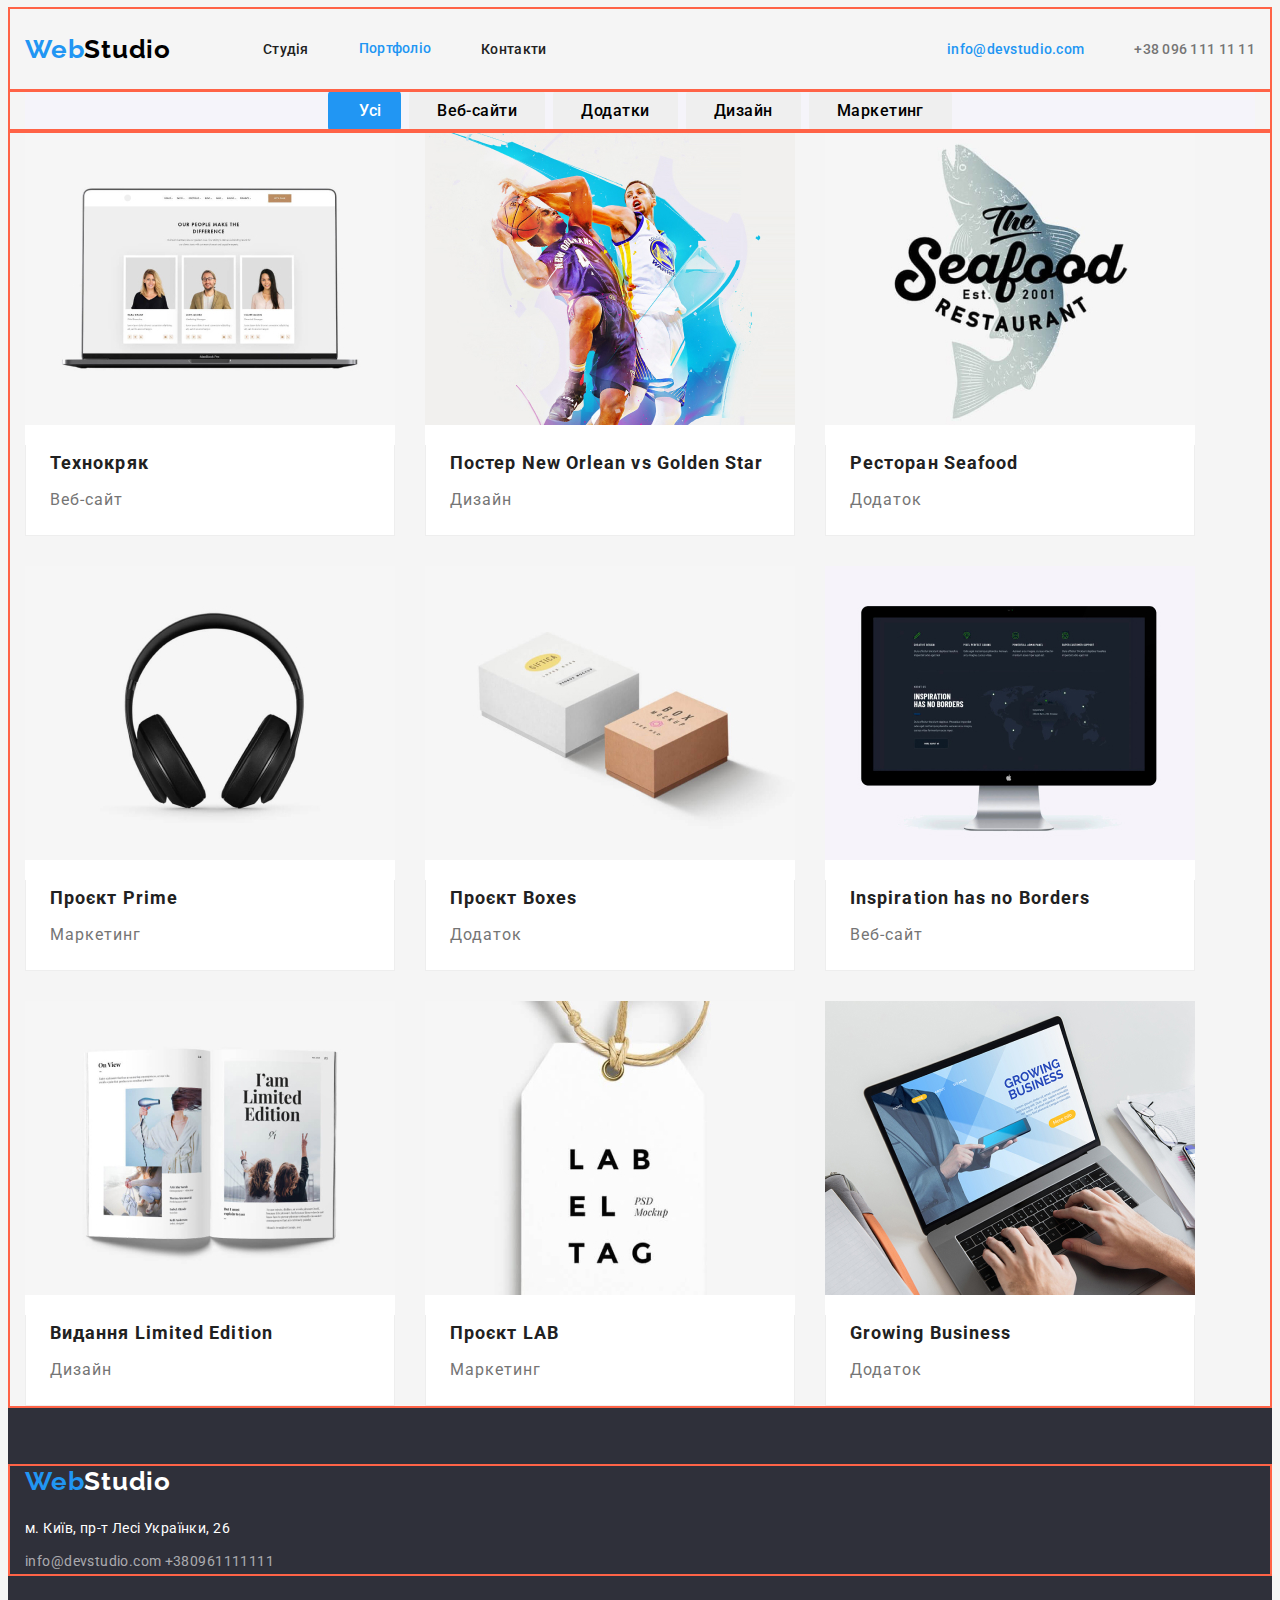
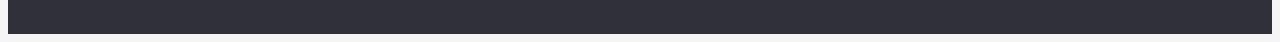
==== commit 3b03adaa: "HW3" ====
--- a/portfolio.html
+++ b/portfolio.html
@@ -21,60 +21,64 @@
   <body class="page">
     <header class="portfolio-header">
       <div class="container">
-        <nav>
+        <nav class="main-nav">
           <a href="/" class="logo"
             ><span class="logo-part">Web</span
             ><span class="logo-text">Studio</span></a
           >
           <ul class="site-nav list">
-            <li>
+            <li class="item">
               <a href="./index.html" class="link site-nav-item">Студія</a>
             </li>
-            <li>
-              <a href="./portfolio.html" class="link current">Портфоліо</a>
-            </li>
-            <li><a href="" class="link site-nav-item">Контакти</a></li>
+            <li class="item">
+              <a href="./portfolio.html" class="link current portfolio-item"
+                >Портфоліо</a
+              >
+            </li>
+            <li class="item">
+              <a href="" class="link site-nav-item">Контакти</a>
+            </li>
+          </ul>
+
+          <ul class="auth-nav list">
+            <li class="item">
+              <a href="mailto:info@devstudio.com" class="link-mail"
+                >info@devstudio.com</a
+              >
+            </li>
+            <li class="item">
+              <a href="tel:+380961111111" class="link-tel">+38 096 111 11 11</a>
+            </li>
           </ul>
         </nav>
-
-        <ul class="auth-nav list">
-          <li>
-            <a href="mailto:info@devstudio.com" class="link-mail"
-              >info@devstudio.com</a
-            >
-          </li>
-          <li>
-            <a href="tel:+380961111111" class="link-tel">+38 096 111 11 11</a>
-          </li>
-        </ul>
       </div>
     </header>
     <main>
-      <section class="section">
+      <section class="section-portfolio">
         <div class="container">
           <h2 hidden></h2>
           <ul class="tabs list">
-            <li>
+            <li class="item">
               <button type="button" class="all current">
                 <div class="button-text-all">Усі</div>
               </button>
             </li>
-            <li>
+            <li class="item">
               <button type="button" class="button-item">
                 <div class="button-text">Веб-сайти</div>
               </button>
             </li>
-            <li>
+            <li class="item">
               <button type="button" class="button-item">
                 <div class="button-text">Додатки</div>
               </button>
             </li>
-            <li>
+            <li class="item">
               <button type="button" class="button-item">
                 <div class="button-text">Дизайн</div>
               </button>
             </li>
-            <li>
+            <li class="item">
               <button type="button" class="button-item">
                 <div class="button-text">Маркетинг</div>
               </button>
@@ -91,8 +95,10 @@
                   alt="веб-сторінка"
                   width="370"
                 />
-                <h3 class="products-title">Технокряк</h3>
-                <p class="products-text">Веб-сайт</p>
+                <div class="product-card-text">
+                  <h3 class="products-title">Технокряк</h3>
+                  <p class="products-text">Веб-сайт</p>
+                </div>
               </a>
             </li>
             <li class="product-card">
@@ -103,8 +109,12 @@
                   alt="постер"
                   width="370"
                 />
-                <h3 class="products-title">Постер New Orlean vs Golden Star</h3>
-                <p class="products-text">Дизайн</p>
+                <div class="product-card-text">
+                  <h3 class="products-title">
+                    Постер New Orlean vs Golden Star
+                  </h3>
+                  <p class="products-text">Дизайн</p>
+                </div>
               </a>
             </li>
             <li class="product-card">
@@ -115,8 +125,10 @@
                   alt="логотип-ресторану"
                   width="370"
                 />
-                <h3 class="products-title">Ресторан Seafood</h3>
-                <p class="products-text">Додаток</p>
+                <div class="product-card-text">
+                  <h3 class="products-title">Ресторан Seafood</h3>
+                  <p class="products-text">Додаток</p>
+                </div>
               </a>
             </li>
             <li class="product-card">
@@ -127,8 +139,10 @@
                   alt="навушники"
                   width="370"
                 />
-                <h3 class="products-title">Проєкт Prime</h3>
-                <p class="products-text">Маркетинг</p>
+                <div class="product-card-text">
+                  <h3 class="products-title">Проєкт Prime</h3>
+                  <p class="products-text">Маркетинг</p>
+                </div>
               </a>
             </li>
             <li class="product-card">
@@ -139,8 +153,10 @@
                   alt="коробки"
                   width="370"
                 />
-                <h3 class="products-title">Проєкт Boxes</h3>
-                <p class="products-text">Додаток</p>
+                <div class="product-card-text">
+                  <h3 class="products-title">Проєкт Boxes</h3>
+                  <p class="products-text">Додаток</p>
+                </div>
               </a>
             </li>
             <li class="product-card">
@@ -151,8 +167,10 @@
                   alt="монітор"
                   width="370"
                 />
-                <h3 class="products-title">Inspiration has no Borders</h3>
-                <p class="products-text">Веб-сайт</p>
+                <div class="product-card-text">
+                  <h3 class="products-title">Inspiration has no Borders</h3>
+                  <p class="products-text">Веб-сайт</p>
+                </div>
               </a>
             </li>
             <li class="product-card">
@@ -163,8 +181,10 @@
                   alt="журнал"
                   width="370"
                 />
-                <h3 class="products-title">Видання Limited Edition</h3>
-                <p class="products-text">Дизайн</p>
+                <div class="product-card-text">
+                  <h3 class="products-title">Видання Limited Edition</h3>
+                  <p class="products-text">Дизайн</p>
+                </div>
               </a>
             </li>
             <li class="product-card">
@@ -175,8 +195,10 @@
                   alt="проект-лаб"
                   width="370"
                 />
-                <h3 class="products-title">Проєкт LAB</h3>
-                <p class="products-text">Маркетинг</p>
+                <div class="product-card-text">
+                  <h3 class="products-title">Проєкт LAB</h3>
+                  <p class="products-text">Маркетинг</p>
+                </div>
               </a>
             </li>
             <li class="product-card">
@@ -187,8 +209,10 @@
                   alt="ноутбук"
                   width="370"
                 />
-                <h3 class="products-title">Growing Business</h3>
-                <p class="products-text">Додаток</p>
+                <div class="product-card-text">
+                  <h3 class="products-title">Growing Business</h3>
+                  <p class="products-text">Додаток</p>
+                </div>
               </a>
             </li>
           </ul>
--- a/css/styles.css
+++ b/css/styles.css
@@ -28,7 +28,7 @@
 .container {
   margin-left: auto;
   margin-right: auto;
-  width: 1200px;
+  width: 1230px;
   padding-right: 15px;
   padding-left: 15px;
   outline: 2px solid tomato;
@@ -45,7 +45,9 @@
   margin-top: 0;
   margin-bottom: 0;
 }
-
+.main-header {
+  border-bottom: 1px solid #ECECEC;
+}
 .logo {
   font-family: Raleway, sans-serif;
   font-size: 26px;
@@ -85,14 +87,29 @@
   letter-spacing: 0.02em;
 }
 /* site-nav стилизация меню, нав */
-
+.main-nav {
+  display:flex;
+  align-items: center;
+  
+}
 .site-nav {
+  display: flex;
   font-size: 14px;
   font-weight: 500;
   line-height: 1.14;
   letter-spacing: 0.02em;
   padding: 32px 0px;
-}
+  margin-left: 93px;
+}
+.site-nav .item { 
+   margin-right: 50px;
+}
+
+.site-nav .item:last-child {
+  margin-right: 0;
+}
+
+
 .site-nav .link.current {
   color: var(--accent-color-primary);
 }
@@ -107,12 +124,19 @@
 }
 /* auth-nav стилизация контактов */
 .auth-nav {
+  display:flex;
   font-size: 14px;
   font-weight: 500;
   line-height: 1.14;
   letter-spacing: 0.02em;
   padding: 32px 0px;
-}
+  margin-left: auto;
+}
+
+.auth-nav .item +.item {
+  margin-left: 50px;
+}
+
 .auth-nav .link-mail {
   color: var(--accent-color-primary);
   letter-spacing: 0.02em;
@@ -134,6 +158,7 @@
   background: var(--accent-color-third);
   text-align: center;
   padding-bottom: 94px;
+  padding-top: 94px;
 }
 .banner-title {
   color: var(--accent-color-secondary);
@@ -163,17 +188,40 @@
 }
 /* Чем мы занимаемся */
 .what-we-do {
+  
   margin-top: 0;
   padding-bottom: 94px;
+  padding-top:0;
+}
+.work-list {
+display:flex;
+justify-content: space-between;
+}
+.work-list .item {
+  margin-right:30px;
+}
+.work-list .item:last-child {
+  margin-right:0;
 }
 .section-title {
   margin-bottom: 50px;
+  text-align:center;
 }
 /* features особенности */
 
 .features {
+  
   margin-top: 0;
   padding-bottom: 94px;
+  padding-top: 94px;
+}
+.features-list {
+  display: flex;
+  width: 1170px;
+}
+.features-list .item{
+  width: 270px;
+  margin-right:30px;
 }
 .features .features-title {
   color: var(--title-text-color);
@@ -204,6 +252,9 @@
   background: var(--background-color-secondary);
   padding-bottom: 94px;
 }
+.team-list {
+  display: flex;
+}
 .team .team-member {
   color: var(--title-text-color);
 
@@ -216,6 +267,15 @@
 .team-card {
   background-color: var(--accent-color-secondary);
   width: 270px;
+  margin-right: 30px;
+}
+.card-text {
+  border: 1px solid var(--accent-color-secondary);
+  border-radius: 0px 0px 4px 4px;
+  border-top: none;
+}
+.team-card:last-of-type {
+  margin-right:0;
 }
 .team-item {
   padding-bottom: 30px;
@@ -282,6 +342,15 @@
   font-size: 16px;
   font-weight: 500;
   line-height: 1.62;
+
+  display:flex;
+  justify-content: center;
+}
+.tabs .item{
+  margin-right: 8px;
+}
+.tabs .item:last-of-type{
+  margin-right: 0;
 }
 .button-item {
   display: inline-block;
@@ -293,8 +362,7 @@
   border-radius: 4px;
   border: 1px;
   border-color: var(--background-color-secondary)
-  min-width: 103px;
-  min-height: 38px;
+  height: 38px;
   text-align: center;
 }
 .button-text {
@@ -311,8 +379,7 @@
   line-height: 1.62;
   letter-spacing: 0.03em;
   border-radius: 4px;
-  padding: 6px 25px;
-  min-width: 73px;
+  width: 73px;
   text-align: center;
 }
 .tabs .all.current {
@@ -323,21 +390,29 @@
 }
 .
 /* Стилизация списка продуктов */
-.section {
+.section-portfolio {
   padding-bottom:94px;
-
+  padding-top: 94px;
 }
 .product-card {
-  border: 1px solid #EEEEEE;
   background-color: var(--accent-color-secondary);
   width: 370px;
   margin-top: 0;
   margin-bottom: 30px;
+  margin-right: 30px;
+}
+.product-card:nth-child(3n) {
+  margin-right:0;
+}
+.product-card:nth-last-child(-n+3) {
+  margin-bottom: 0;
 }
 .products .list {
   list-style: none;
 }
 .products {
+  display: flex;
+  flex-wrap: wrap;
   color: var(--primary-text-color);
   margin-top: 0;
 }
@@ -362,3 +437,10 @@
   margin-top: 0;
   margin-bottom: 0;
 }
+.product-card-text {
+  border: 1px solid #EEEEEE;
+  border-top:none;
+
+  padding:20px 24px;
+  padding-top:0;
+}
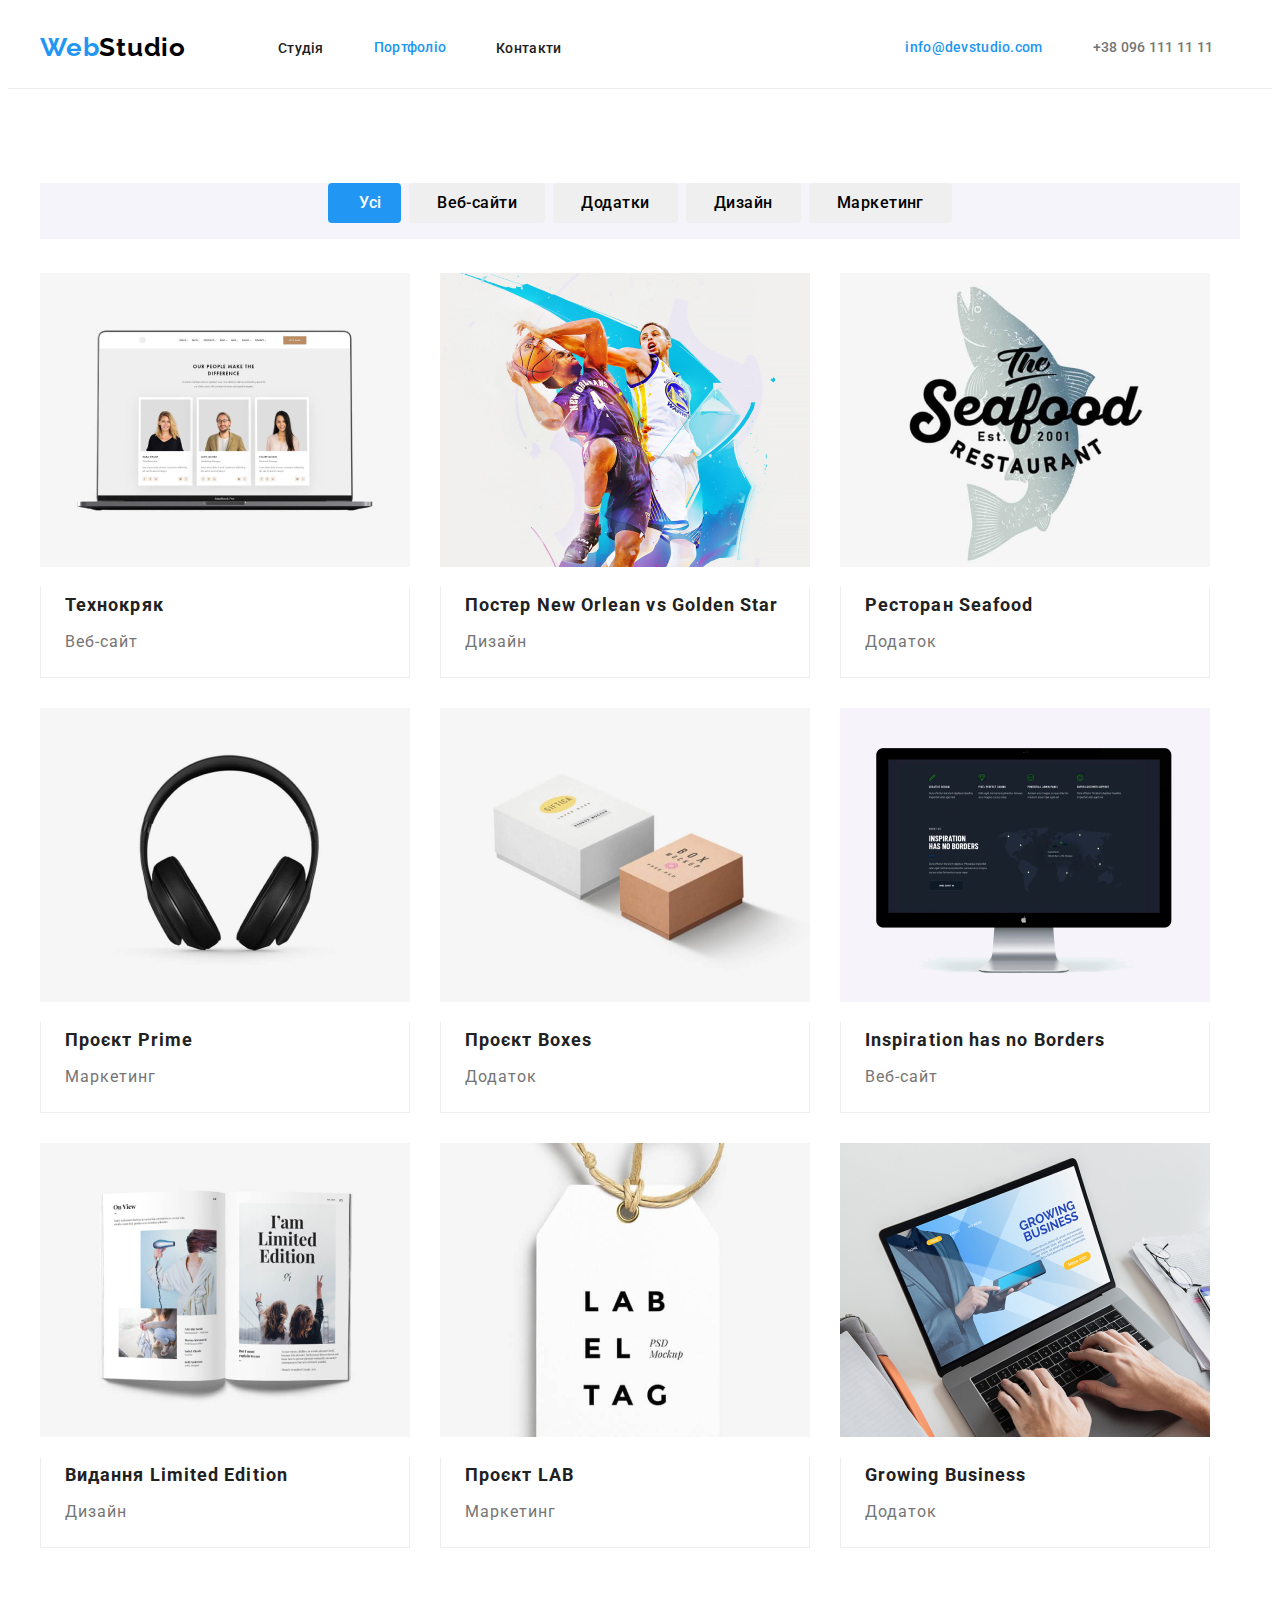
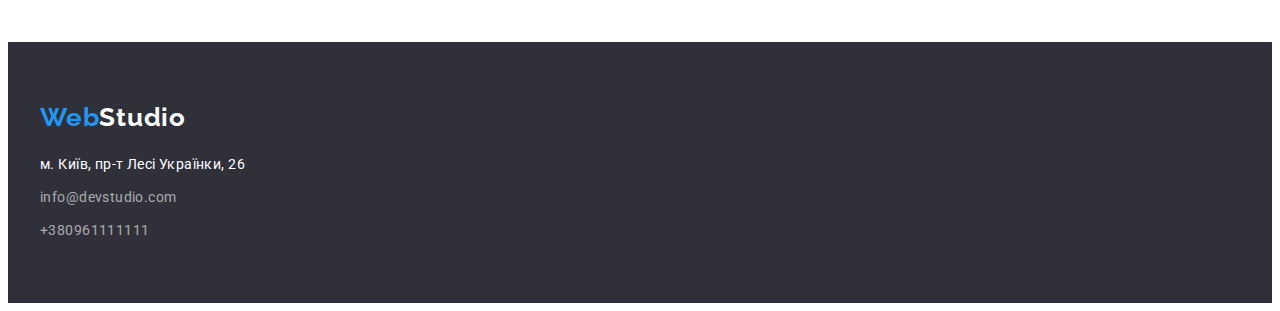
==== commit f73f665f: "HW3 corrected" ====
--- a/portfolio.html
+++ b/portfolio.html
@@ -227,12 +227,19 @@
         >
         <address class="address-list">
           <p class="address-list-text">м. Київ, пр-т Лесі Українки, 26</p>
-          <a href="mailto:info@devstudio.com" class="address-list-contact"
-            >info@devstudio.com</a
-          >
-          <a href="tel:+380961111111" class="address-list-contact"
-            >+380961111111</a
-          >
+
+          <ul class="list">
+            <li class="address-mail">
+              <a href="mailto:info@devstudio.com" class="address-list-contact"
+                >info@devstudio.com</a
+              >
+            </li>
+            <li class="address-tel">
+              <a href="tel:+380961111111" class="address-list-contact"
+                >+380961111111</a
+              >
+            </li>
+          </ul>
         </address>
       </div>
     </footer>
--- a/css/styles.css
+++ b/css/styles.css
@@ -16,7 +16,7 @@
   box-sizing: inherit;
 } */
 .page {
-  background-color: var(--background-color-primary);
+ 
   color: var(--primary-text-color);
 
   font-family: Roboto, sans-serif, Raleway, sans-serif;
@@ -28,10 +28,9 @@
 .container {
   margin-left: auto;
   margin-right: auto;
-  width: 1230px;
+  width: 1200px;
   padding-right: 15px;
   padding-left: 15px;
-  outline: 2px solid tomato;
 }
 
 h1,
@@ -47,6 +46,7 @@
 }
 .main-header {
   border-bottom: 1px solid #ECECEC;
+  padding: 32px 0px;
 }
 .logo {
   font-family: Raleway, sans-serif;
@@ -54,8 +54,9 @@
   font-weight: 700;
   line-height: 1.19;
   letter-spacing: 0.03em;
-  padding: 24px 0px;
   width: 145px;
+  padding-top: 24px;
+  padding-bottom: 25px;
 }
 
 .logo-part {
@@ -98,7 +99,6 @@
   font-weight: 500;
   line-height: 1.14;
   letter-spacing: 0.02em;
-  padding: 32px 0px;
   margin-left: 93px;
 }
 .site-nav .item { 
@@ -129,8 +129,7 @@
   font-weight: 500;
   line-height: 1.14;
   letter-spacing: 0.02em;
-  padding: 32px 0px;
-  margin-left: auto;
+  margin-left:344px;
 }
 
 .auth-nav .item +.item {
@@ -157,8 +156,8 @@
 .banner {
   background: var(--accent-color-third);
   text-align: center;
-  padding-bottom: 94px;
-  padding-top: 94px;
+  padding-bottom: 200px;
+  padding-top: 200px;
 }
 .banner-title {
   color: var(--accent-color-secondary);
@@ -217,7 +216,6 @@
 }
 .features-list {
   display: flex;
-  width: 1170px;
 }
 .features-list .item{
   width: 270px;
@@ -251,6 +249,7 @@
 .team {
   background: var(--background-color-secondary);
   padding-bottom: 94px;
+  padding-top: 94px;
 }
 .team-list {
   display: flex;
@@ -273,19 +272,20 @@
   border: 1px solid var(--accent-color-secondary);
   border-radius: 0px 0px 4px 4px;
   border-top: none;
+  padding: 30px 0;
+   text-align: center;
 }
 .team-card:last-of-type {
   margin-right:0;
 }
-.team-item {
-  padding-bottom: 30px;
-}
+
 .team-text {
   font-size: 16px;
   line-height: 1.17;
   letter-spacing: 0.03em;
   margin-top: 0;
   margin-bottom: 0;
+ 
 }
 /* Footer */
 .footer {
@@ -303,7 +303,8 @@
   letter-spacing: 0.03em;
 }
 .address-list {
-  padding-top: 20px;
+  margin-top: 20px;
+  
 }
 .address-list-text {
   color: var(--accent-color-secondary);
@@ -311,9 +312,8 @@
   line-height: 1.71;
   font-style: normal;
   letter-spacing: 0.03em;
-  padding-bottom: 9px;
-  margin-top: 0;
-  margin-bottom: 0;
+  margin-top: 0;
+  margin-bottom: 9px;
 }
 .address-list-contact {
   color: rgba(255, 255, 255, 0.6);
@@ -322,6 +322,9 @@
   line-height: 1.71;
   font-style: normal;
   letter-spacing: 0.03em;
+}
+.address-mail {
+  margin-bottom: 9px;
 }
 /* Стилизация портфолио */
 /* Стилизация кнопок */
@@ -331,8 +334,12 @@
   margin-top: 0;
 }
 .portfolio-header {
-  border: 1px solid #ECECEC;
-
+  border-bottom: 1px solid #ECECEC;
+
+}
+.section-portfolio {
+  padding-bottom:94px;
+  padding-top: 94px;
 }
 .tabs {
   background: var(--background-color-secondary);
@@ -342,6 +349,8 @@
   font-size: 16px;
   font-weight: 500;
   line-height: 1.62;
+  margin-bottom: 34px;
+  padding-bottom: 16px;
 
   display:flex;
   justify-content: center;
@@ -390,9 +399,8 @@
 }
 .
 /* Стилизация списка продуктов */
-.section-portfolio {
-  padding-bottom:94px;
-  padding-top: 94px;
+.products .list {
+  list-style: none;
 }
 .product-card {
   background-color: var(--accent-color-secondary);
@@ -407,9 +415,7 @@
 .product-card:nth-last-child(-n+3) {
   margin-bottom: 0;
 }
-.products .list {
-  list-style: none;
-}
+
 .products {
   display: flex;
   flex-wrap: wrap;
